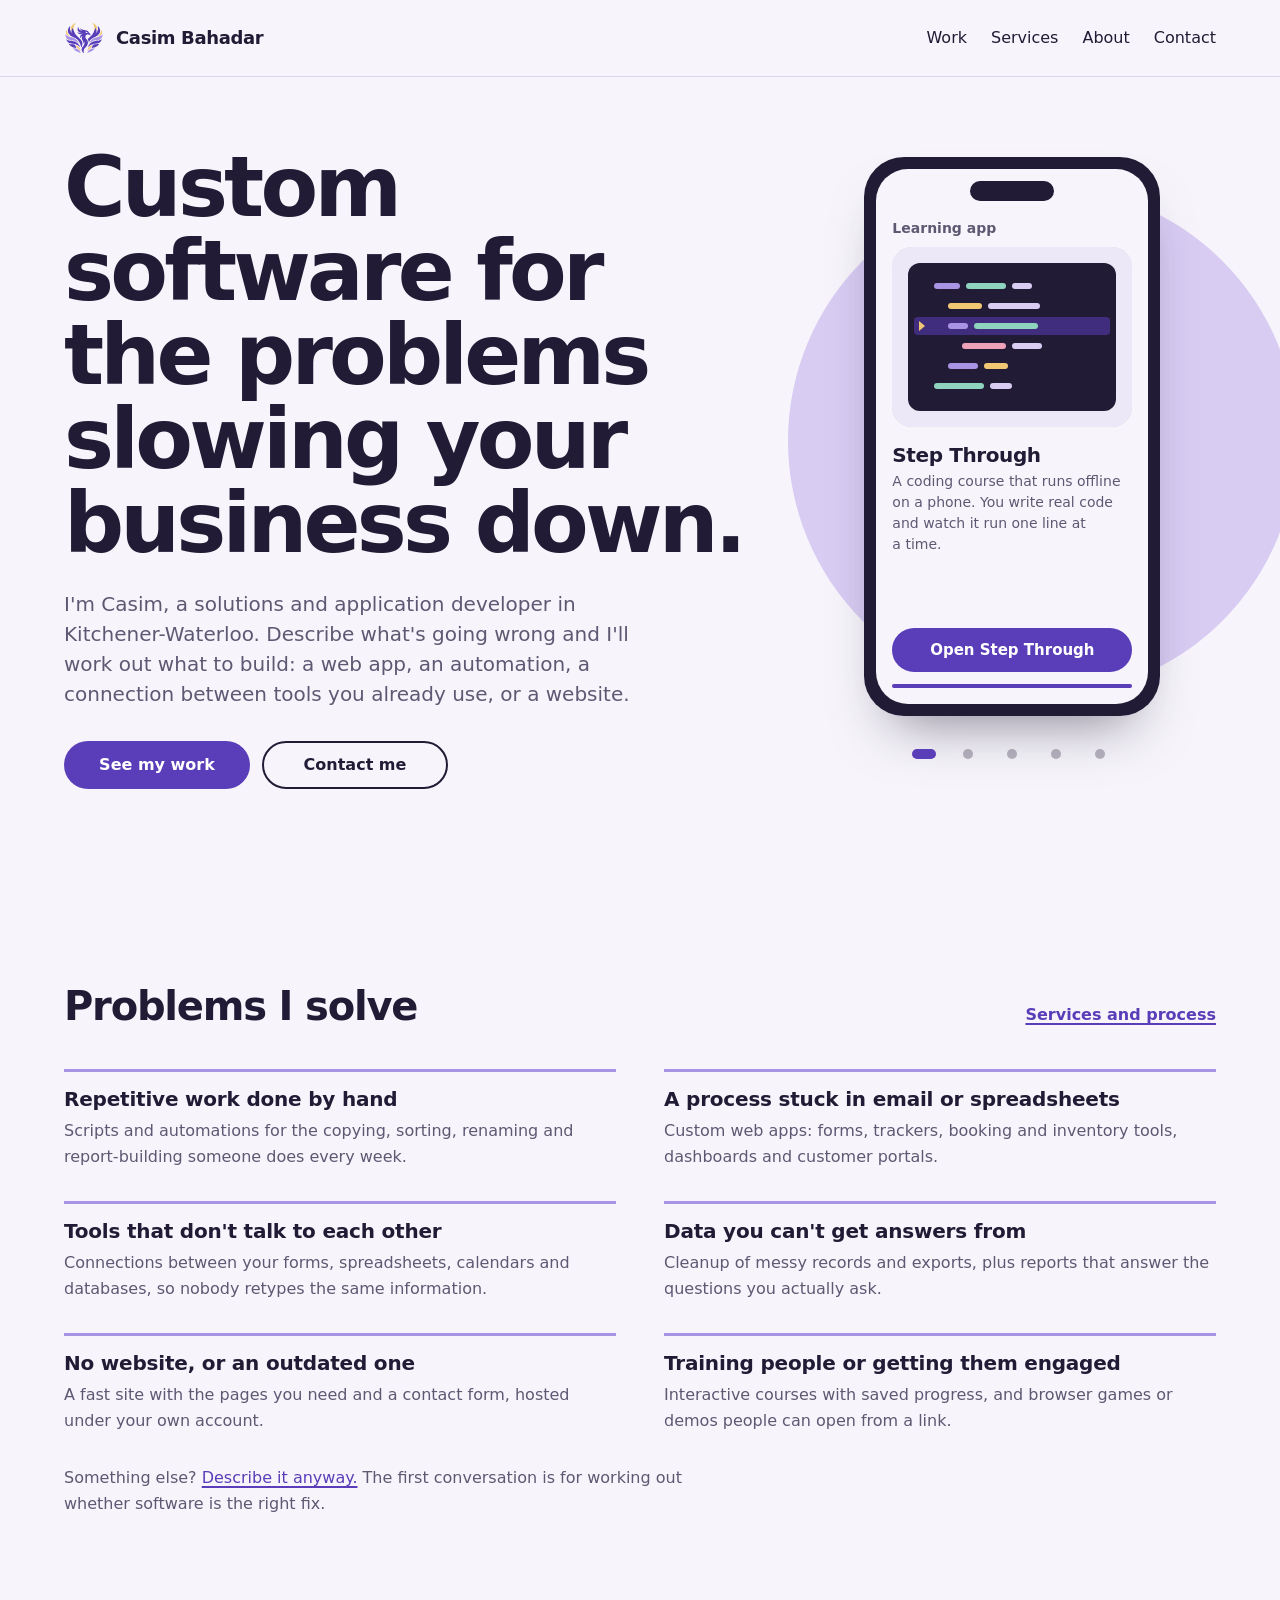
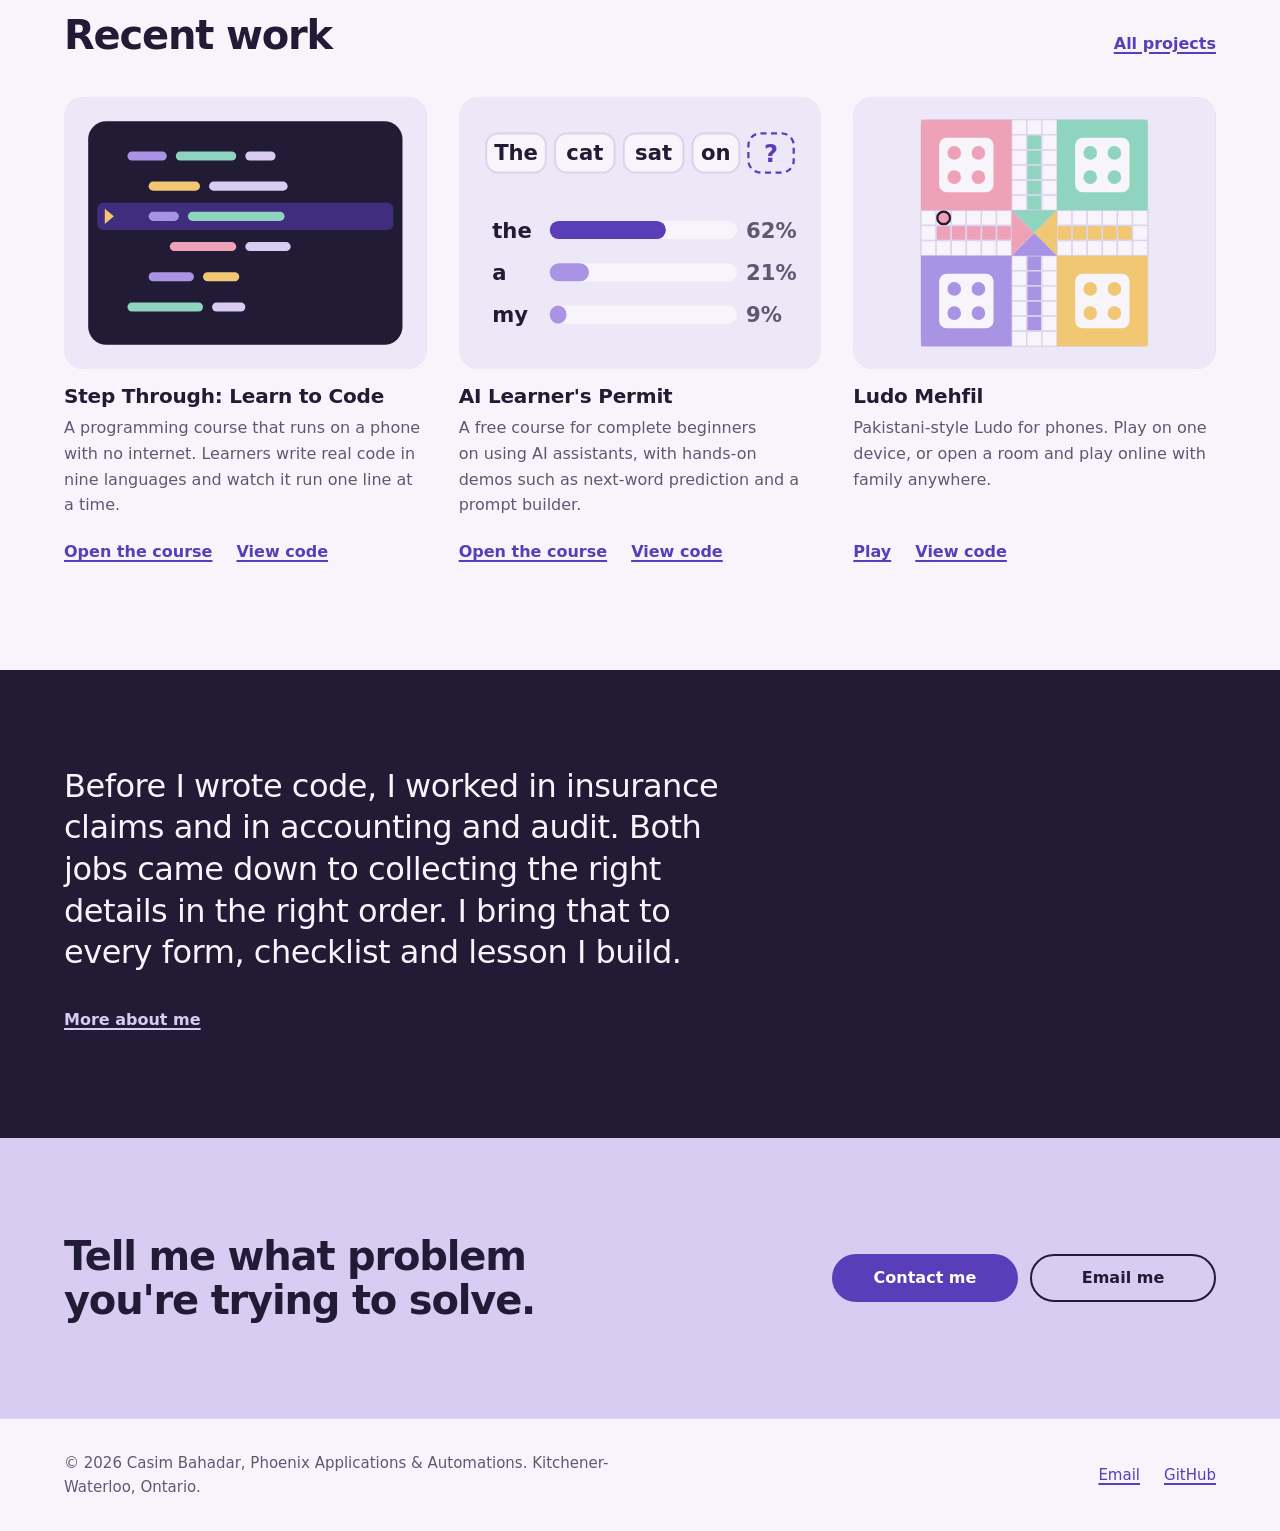
==== index.html @ c1d0b2a7 "Add files via upload" ====
<!doctype html>
<html lang="en">
<head>
<meta charset="utf-8">
<meta http-equiv="Content-Security-Policy" content="default-src 'self'; script-src 'self'; style-src 'self' 'unsafe-inline' https://fonts.googleapis.com; font-src https://fonts.gstatic.com; img-src 'self' data:; connect-src 'none'; object-src 'none'; base-uri 'none'; form-action 'none'">
<meta name="viewport" content="width=device-width, initial-scale=1, viewport-fit=cover">
<title>Casim Bahadar | Solutions Developer, Kitchener-Waterloo</title>
<meta name="description" content="Casim Bahadar is a solutions and application developer in Kitchener-Waterloo. He builds custom web apps, automations, integrations and websites around the problem you need solved.">
<meta name="theme-color" content="#F7F5FB">
<meta property="og:type" content="website">
<meta property="og:title" content="Casim Bahadar | Solutions Developer">
<meta property="og:description" content="Solutions and application developer in Kitchener-Waterloo. Custom web apps, automations, integrations, data cleanup and websites.">
<meta property="og:image" content="https://casimbahadar.github.io/og-image.png">
<meta name="twitter:card" content="summary_large_image">
<link rel="icon" href="favicon.svg" type="image/svg+xml">
<link rel="icon" href="favicon-32.png" sizes="32x32" type="image/png">
<link rel="apple-touch-icon" href="apple-touch-icon.png">
<link rel="preconnect" href="https://fonts.googleapis.com">
<link rel="preconnect" href="https://fonts.gstatic.com" crossorigin>
<link rel="stylesheet" href="https://fonts.googleapis.com/css2?family=Schibsted+Grotesk:ital,wght@0,400..900;1,400..900&display=swap">
<link rel="stylesheet" href="styles.css">
<script src="script.js" defer></script>
</head>
<body>
<a class="skip" href="#main">Skip to content</a>

<header class="site-header">
  <div class="wrap header-inner">
    <a class="wordmark" href="index.html"><img class="mark" src="favicon.svg" alt="" width="40" height="40">Casim Bahadar</a>
    <nav class="site-nav" aria-label="Main">
      <ul>
        <li class="nav-home"><a href="index.html" aria-current="page">Home</a></li>
        <li><a href="work.html">Work</a></li>
        <li><a href="services.html">Services</a></li>
        <li><a href="about.html">About</a></li>
        <li><a href="contact.html">Contact</a></li>
      </ul>
    </nav>
  </div>
</header>

<main id="main">
  <section class="hero">
    <div class="wrap hero-grid">
      <div>
        <h1 class="display reveal" style="--i:0">Custom software for the problems slowing your business down.</h1>
        <p class="lede reveal" style="--i:1">I'm Casim, a solutions and application developer in Kitchener-Waterloo. Describe what's going wrong and I'll work out what to build: a web app, an automation, a connection between tools you already use, or a website.</p>
        <div class="actions reveal" style="--i:2">
          <a class="btn btn-primary" href="work.html">See my work</a>
          <a class="btn btn-quiet" href="contact.html">Contact me</a>
        </div>
      </div>

      <div class="hero-visual reveal" style="--i:3">
        <div class="phone" data-phone role="region" aria-roledescription="carousel" aria-label="Project previews">
          <div class="phone-screen">
            <div class="ps-body" aria-live="off">
              <p class="ps-meta">Learning app</p>
              <div class="ps-scene scene-wrap" data-scene="step-through"></div>
              <p class="ps-title">Step Through</p>
              <p class="ps-text">A coding course that runs offline on a phone. You write real code and watch it run one line at a time.</p>
            </div>
            <a class="btn btn-primary btn-small ps-link" href="https://casimbahadar.github.io/step-through/">Open Step Through</a>
            <div class="ps-progress" aria-hidden="true"><span></span></div>
          </div>
        </div>
        <div class="phone-dots" data-phone-dots role="group" aria-label="Choose a project to preview"></div>
      </div>
    </div>
  </section>

  <section class="section" aria-labelledby="build-heading">
    <div class="wrap">
      <div class="section-head">
        <h2 id="build-heading">Problems I solve</h2>
        <a class="more-link" href="services.html">Services and process</a>
      </div>
      <ul class="offer-list">
        <li class="offer">
          <h3><a href="services.html#automation">Repetitive work done by hand</a></h3>
          <p>Scripts and automations for the copying, sorting, renaming and report-building someone does every week.</p>
        </li>
        <li class="offer">
          <h3><a href="services.html#apps">A process stuck in email or spreadsheets</a></h3>
          <p>Custom web apps: forms, trackers, booking and inventory tools, dashboards and customer portals.</p>
        </li>
        <li class="offer">
          <h3><a href="services.html#integrations">Tools that don't talk to each other</a></h3>
          <p>Connections between your forms, spreadsheets, calendars and databases, so nobody retypes the same information.</p>
        </li>
        <li class="offer">
          <h3><a href="services.html#data">Data you can't get answers from</a></h3>
          <p>Cleanup of messy records and exports, plus reports that answer the questions you actually ask.</p>
        </li>
        <li class="offer">
          <h3><a href="services.html#websites">No website, or an outdated one</a></h3>
          <p>A fast site with the pages you need and a contact form, hosted under your own account.</p>
        </li>
        <li class="offer">
          <h3><a href="services.html#learning">Training people or getting them engaged</a></h3>
          <p>Interactive courses with saved progress, and browser games or demos people can open from a link.</p>
        </li>
      </ul>
      <p class="more-note">Something else? <a href="contact.html">Describe it anyway.</a> The first conversation is for working out whether software is the right fix.</p>
    </div>
  </section>

  <section class="section pt-0" aria-labelledby="recent-heading">
    <div class="wrap">
      <div class="section-head">
        <h2 id="recent-heading">Recent work</h2>
        <a class="more-link" href="work.html">All projects</a>
      </div>
      <div class="projects projects--three">
        <article class="project">
          <div class="scene-wrap" data-scene="step-through"></div>
          <h3>Step Through: Learn to Code</h3>
          <p>A programming course that runs on a phone with no internet. Learners write real code in nine languages and watch it run one line at a time.</p>
          <div class="project-links"><a href="https://casimbahadar.github.io/step-through/">Open the course</a><a href="https://github.com/casimbahadar/step-through">View code</a></div>
        </article>
        <article class="project">
          <div class="scene-wrap" data-scene="ai-learners"></div>
          <h3>AI Learner's Permit</h3>
          <p>A free course for complete beginners on using AI assistants, with hands-on demos such as next-word prediction and a prompt builder.</p>
          <div class="project-links"><a href="https://casimbahadar.github.io/ai-learners/">Open the course</a><a href="https://github.com/casimbahadar/ai-learners">View code</a></div>
        </article>
        <article class="project">
          <div class="scene-wrap" data-scene="ludo"></div>
          <h3>Ludo Mehfil</h3>
          <p>Pakistani-style Ludo for phones. Play on one device, or open a room and play online with family anywhere.</p>
          <div class="project-links"><a href="https://casimbahadar.github.io/Ludo-Mehfil/">Play</a><a href="https://github.com/casimbahadar/Ludo-Mehfil">View code</a></div>
        </article>
      </div>
    </div>
  </section>

  <section class="section band" aria-labelledby="background-heading">
    <div class="wrap">
      <h2 id="background-heading" class="visually-hidden">Background</h2>
      <p class="statement">Before I wrote code, I worked in insurance claims and in accounting and audit. Both jobs came down to collecting the right details in the right order. I bring that to every form, checklist and lesson I build.</p>
      <a class="more-link" href="about.html">More about me</a>
    </div>
  </section>

  <section class="section cta-band" aria-labelledby="cta-heading">
    <div class="wrap">
      <h2 id="cta-heading">Tell me what problem you're trying to solve.</h2>
      <div class="actions">
        <a class="btn btn-primary" href="contact.html">Contact me</a>
        <a class="btn btn-quiet" data-email href="contact.html">Email me</a>
      </div>
    </div>
  </section>
</main>

<footer class="site-footer">
  <div class="wrap footer-inner">
    <p>&copy; <span data-year>2026</span> Casim Bahadar, Phoenix Applications &amp; Automations. Kitchener-Waterloo, Ontario.</p>
    <ul class="footer-links">
      <li><a data-email href="contact.html">Email</a></li>
      <li><a href="https://github.com/casimbahadar">GitHub</a></li>
      <li data-linkedin hidden><a href="#">LinkedIn</a></li>
    </ul>
  </div>
</footer>
</body>
</html>
---- styles.css ----
/* Casim Bahadar, portfolio styles.
   Mobile-first: base rules target phones, min-width queries widen.
   Spacing sits on a 4px scale (tokens --s1 to --s9); radii use --r-* tokens. */

:root {
  --paper: #F7F5FB;
  --mist: #EDE8F7;
  --lav: #D8CCF3;
  --lav2: #A993E4;
  --violet: #5A3DB8;
  --violet-deep: #432C93;
  --ink: #221B35;
  --ink-2: #312848;
  --slate: #5F5873;
  --line: #DDD5EE;
  --field: #CFC5E6;
  --mint: #8ED4BF;
  --sun: #F2C774;
  --rose: #EDA2B7;
  --error: #A32A3C;

  --s1: 0.25rem; --s2: 0.5rem; --s3: 0.75rem; --s4: 1rem; --s5: 1.5rem;
  --s6: 2rem; --s7: 3rem; --s8: 4rem; --s9: 6rem;
  --r-xs: 4px; --r-md: 12px; --r-lg: 20px; --r-pill: 999px;
  --r-device: 40px; --r-screen: 32px;

  --font: "Schibsted Grotesk", ui-sans-serif, system-ui, -apple-system, "Segoe UI", Roboto, "Helvetica Neue", Arial, sans-serif;
  --wrap: 72rem;
  --gutter: 1.25rem;
  --tap: 2.75rem;
  color-scheme: light;
}
@media (min-width: 48rem) { :root { --gutter: 2rem; } }
@media (min-width: 64rem) { :root { --gutter: 3rem; } }
@media (min-width: 96rem) { :root { --wrap: 82rem; } }

@view-transition { navigation: auto; }
::view-transition-old(root),
::view-transition-new(root) { animation-duration: 0.2s; }

*, *::before, *::after { box-sizing: border-box; }

html {
  -webkit-text-size-adjust: 100%;
  scroll-padding-top: calc(env(safe-area-inset-top, 0px) + var(--s9));
}

body {
  margin: 0;
  background: var(--paper);
  color: var(--ink);
  font-family: var(--font);
  font-size: 1rem;
  line-height: 1.6;
  padding-left: env(safe-area-inset-left, 0px);
  padding-right: env(safe-area-inset-right, 0px);
  padding-bottom: calc(var(--s8) + var(--s3) + env(safe-area-inset-bottom, 0px));
  -webkit-font-smoothing: antialiased;
}
@media (min-width: 48rem) { body { padding-bottom: env(safe-area-inset-bottom, 0px); } }

img, svg { max-width: 100%; }

h1, h2, h3 {
  margin: 0 0 var(--s4);
  font-weight: 800;
  line-height: 1.1;
  letter-spacing: -0.02em;
  text-wrap: balance;
}
h2 { font-size: 1.75rem; letter-spacing: -0.03em; }
h3 { font-size: 1.25rem; font-weight: 700; letter-spacing: -0.01em; margin-bottom: var(--s2); }
@media (min-width: 48rem) { h2 { font-size: 2.25rem; } }
@media (min-width: 64rem) { h2 { font-size: 2.5rem; } }
p { margin: 0 0 var(--s4); max-width: 66ch; text-wrap: pretty; }

a {
  color: var(--violet);
  text-decoration-thickness: 1.5px;
  text-underline-offset: 0.2em;
}
@media (hover: hover) { a:hover { color: var(--violet-deep); } }

:focus-visible {
  outline: 3px solid var(--violet);
  outline-offset: 3px;
  border-radius: var(--r-xs);
}

.wrap {
  width: 100%;
  max-width: calc(var(--wrap) + var(--gutter) * 2);
  margin-inline: auto;
  padding-inline: var(--gutter);
}

.skip {
  position: absolute;
  left: var(--s4);
  top: -4rem;
  z-index: 100;
  padding: var(--s3) var(--s4);
  border-radius: var(--r-pill);
  background: var(--ink);
  color: var(--paper);
}
.skip:focus { top: calc(env(safe-area-inset-top, 0px) + var(--s3)); color: var(--paper); }

/* Header and navigation.
   Phones: the wordmark scrolls away and the menu is a bar pinned to the bottom.
   48rem and up: one sticky row at the top. */

.site-header {
  view-transition-name: site-header;
  position: relative;
  z-index: 30;
  padding-top: env(safe-area-inset-top, 0px);
  border-bottom: 1px solid var(--line);
  background: var(--paper);
}
.header-inner {
  display: flex;
  align-items: center;
  justify-content: space-between;
  gap: var(--s3) var(--s6);
  padding-block: var(--s4);
}
.wordmark {
  display: inline-flex;
  align-items: center;
  gap: var(--s3);
  min-height: var(--tap);
  color: var(--ink);
  font-weight: 800;
  font-size: 1.125rem;
  letter-spacing: -0.02em;
  text-decoration: none;
}
.wordmark:hover { color: var(--ink); }
.mark {
  display: block;
  width: 2.5rem;
  height: 2.5rem;
}

.site-nav {
  position: fixed;
  z-index: 30;
  left: 0;
  right: 0;
  bottom: 0;
  padding: var(--s2) max(var(--s2), env(safe-area-inset-right, 0px)) calc(var(--s2) + env(safe-area-inset-bottom, 0px)) max(var(--s2), env(safe-area-inset-left, 0px));
  border-top: 1px solid var(--line);
  background: color-mix(in srgb, var(--paper) 92%, transparent);
  -webkit-backdrop-filter: blur(12px);
  backdrop-filter: blur(12px);
}
.site-nav ul {
  display: grid;
  grid-template-columns: repeat(5, minmax(0, 1fr));
  gap: var(--s1);
  margin: 0;
  padding: 0;
  list-style: none;
}
.site-nav a {
  display: flex;
  align-items: center;
  justify-content: center;
  min-height: var(--tap);
  padding: 0 var(--s1);
  border-radius: var(--r-pill);
  color: var(--ink);
  font-size: 0.875rem;
  font-weight: 600;
  text-decoration: none;
}
.site-nav a[aria-current="page"] { background: var(--lav); color: var(--violet-deep); }

@media (min-width: 48rem) {
  .site-header {
    position: sticky;
    top: 0;
    background: color-mix(in srgb, var(--paper) 90%, transparent);
    -webkit-backdrop-filter: blur(12px);
    backdrop-filter: blur(12px);
  }
  .site-nav {
    position: static;
    padding: 0;
    border-top: 0;
    background: none;
    -webkit-backdrop-filter: none;
    backdrop-filter: none;
  }
  .site-nav ul { display: flex; gap: var(--s5); }
  .nav-home { display: none; }
  .site-nav a {
    padding: 0;
    border-radius: 0;
    font-size: 1rem;
    font-weight: 500;
  }
  .site-nav a[aria-current="page"] {
    background: none;
    color: var(--ink);
    text-decoration: underline;
    text-decoration-color: var(--violet);
    text-decoration-thickness: 2px;
    text-underline-offset: 0.45em;
  }
}
@media (min-width: 48rem) and (hover: hover) {
  .site-nav a:hover { text-decoration: underline; text-decoration-color: var(--lav2); }
}

/* Buttons: one system. Groups share equal widths. */

.btn {
  display: inline-flex;
  align-items: center;
  justify-content: center;
  min-height: 3rem;
  padding: var(--s3) var(--s5);
  border: 2px solid transparent;
  border-radius: var(--r-pill);
  font: inherit;
  font-weight: 650;
  line-height: 1.2;
  text-align: center;
  text-decoration: none;
  cursor: pointer;
  transition: background-color 0.15s, color 0.15s, border-color 0.15s;
}
.btn-primary { background: var(--violet); color: #fff; }
.btn-quiet { border-color: var(--ink); color: var(--ink); background: transparent; }
.btn-small { min-height: var(--tap); padding: var(--s2) var(--s4); font-size: 0.9375rem; }
@media (hover: hover) {
  .btn-primary:hover { background: var(--violet-deep); color: #fff; }
  .btn-quiet:hover { background: var(--ink); color: var(--paper); }
}

.actions {
  display: grid;
  grid-template-columns: repeat(2, minmax(0, 1fr));
  gap: var(--s3);
  max-width: 24rem;
  margin-top: var(--s6);
}

/* Hero */

.hero {
  position: relative;
  overflow: hidden;
  padding-block: var(--s7) var(--s8);
}
@media (min-width: 48rem) { .hero { padding-block: var(--s8) var(--s9); } }
.hero-grid { display: grid; gap: var(--s7); align-items: center; }
@media (min-width: 60rem) {
  .hero-grid { grid-template-columns: minmax(0, 1.4fr) minmax(0, 0.8fr); gap: var(--s6); }
}
.display {
  max-width: 15ch;
  margin-bottom: var(--s5);
  font-size: 2.625rem;
  font-weight: 850;
  line-height: 1;
  letter-spacing: -0.045em;
}
@media (min-width: 30rem) { .display { font-size: 3.25rem; } }
@media (min-width: 48rem) { .display { font-size: 4.25rem; } }
@media (min-width: 80rem) { .display { font-size: 5.25rem; } }
.lede {
  max-width: 46ch;
  color: var(--slate);
  font-size: 1.125rem;
  line-height: 1.5;
}
@media (min-width: 48rem) { .lede { font-size: 1.25rem; } }

.hero-visual {
  position: relative;
  display: flex;
  flex-direction: column;
  align-items: center;
  padding-block: var(--s4);
}
.hero-visual::before {
  content: "";
  position: absolute;
  z-index: 0;
  top: 46%;
  left: 50%;
  width: min(36rem, 125%);
  aspect-ratio: 1;
  border-radius: 50%;
  background: var(--lav);
  transform: translate(-50%, -50%);
}
@media (min-width: 60rem) { .hero-visual::before { transform: translate(-44%, -50%); } }

.phone {
  position: relative;
  z-index: 1;
  width: min(18.5rem, 80vw);
  aspect-ratio: 9 / 17;
  padding: var(--s3);
  border-radius: var(--r-device);
  background: var(--ink);
  box-shadow: 0 2rem 3.5rem -1.75rem rgba(34, 27, 53, 0.55);
}
.phone-screen {
  position: relative;
  display: flex;
  flex-direction: column;
  height: 100%;
  padding: var(--s7) var(--s4) var(--s4);
  border-radius: var(--r-screen);
  background: var(--paper);
  overflow: hidden;
}
.phone-screen::before {
  content: "";
  position: absolute;
  top: var(--s3);
  left: 50%;
  width: 5.25rem;
  height: 1.25rem;
  border-radius: var(--r-pill);
  background: var(--ink);
  transform: translateX(-50%);
}
.ps-body { transition: opacity 0.2s ease, transform 0.2s ease; }
.phone-screen.is-swapping .ps-body { opacity: 0; transform: translateY(8px); }
.ps-meta { margin: 0 0 var(--s2); font-size: 0.875rem; font-weight: 600; color: var(--slate); }
.ps-title { margin: var(--s4) 0 var(--s1); font-size: 1.25rem; font-weight: 800; letter-spacing: -0.02em; line-height: 1.2; }
.ps-text { margin: 0; font-size: 0.875rem; line-height: 1.5; color: var(--slate); }
.ps-link { margin-top: auto; width: 100%; }
.ps-progress {
  height: 4px;
  margin-top: var(--s3);
  border-radius: var(--r-pill);
  background: var(--line);
  overflow: hidden;
}
.ps-progress span {
  display: block;
  height: 100%;
  background: var(--violet);
  transform: scaleX(0);
  transform-origin: left center;
}
.ps-progress.is-running span { animation: progress var(--dur, 6s) linear forwards; }
@keyframes progress { to { transform: scaleX(1); } }

.phone-dots {
  position: relative;
  z-index: 1;
  display: flex;
  justify-content: center;
  margin-top: var(--s4);
}
.phone-dots button {
  display: grid;
  place-items: center;
  width: var(--tap);
  height: var(--tap);
  padding: 0;
  border: 0;
  background: none;
  cursor: pointer;
}
.phone-dots button::before {
  content: "";
  width: 10px;
  height: 10px;
  border-radius: var(--r-pill);
  background: var(--ink);
  opacity: 0.3;
  transition: width 0.2s, opacity 0.2s;
}
.phone-dots button[aria-pressed="true"]::before { width: 24px; opacity: 1; background: var(--violet); }

/* One orchestrated entrance, home hero only. Content stays visible if it never runs. */
.reveal { animation: rise 0.7s cubic-bezier(0.2, 0.7, 0.2, 1) both; animation-delay: calc(var(--i, 0) * 100ms); }
@keyframes rise { from { opacity: 0; transform: translateY(16px); } }

/* Sections */

.section { padding-block: var(--s8); }
@media (min-width: 48rem) { .section { padding-block: var(--s9); } }
.section-head {
  display: flex;
  flex-wrap: wrap;
  align-items: baseline;
  justify-content: space-between;
  gap: var(--s2) var(--s5);
  margin-bottom: var(--s6);
}
.section-head h2 { margin: 0; }
.more-link { display: inline-flex; align-items: center; min-height: var(--tap); font-weight: 650; }
.more-note { margin: var(--s6) 0 0; color: var(--slate); }

.page-intro { padding-block: var(--s7) var(--s5); }
@media (min-width: 48rem) { .page-intro { padding-block: var(--s8) var(--s6); } }
.title {
  margin-bottom: var(--s5);
  font-size: 2.5rem;
  font-weight: 850;
  line-height: 1;
  letter-spacing: -0.045em;
}
@media (min-width: 48rem) { .title { font-size: 3.5rem; } }
@media (min-width: 64rem) { .title { font-size: 4.25rem; } }

/* "On this page" links */
.jump { margin-top: var(--s6); }
.jump ul {
  display: flex;
  gap: var(--s2);
  margin: 0;
  flex-wrap: wrap;
  padding: 0;
  list-style: none;
}
.jump a {
  display: inline-flex;
  align-items: center;
  min-height: var(--tap);
  padding: 0 var(--s4);
  border: 1.5px solid var(--lav2);
  border-radius: var(--r-pill);
  color: var(--ink);
  font-size: 0.9375rem;
  font-weight: 600;
  text-decoration: none;
}
@media (hover: hover) { .jump a:hover { background: var(--lav); color: var(--ink); } }

/* Problems I solve */

.offer-list {
  display: grid;
  gap: var(--s6) var(--s7);
  margin: 0;
  padding: 0;
  list-style: none;
}
@media (min-width: 44rem) { .offer-list { grid-template-columns: repeat(2, minmax(0, 1fr)); } }
.offer { padding-top: var(--s4); border-top: 3px solid var(--lav2); }
.offer h3 a { color: inherit; text-decoration: none; }
@media (hover: hover) { .offer h3 a:hover { text-decoration: underline; text-decoration-color: var(--violet); } }
.offer p { margin: 0; color: var(--slate); }

/* Projects */

.projects { display: grid; gap: var(--s7) var(--s6); }
@media (min-width: 44rem) { .projects { grid-template-columns: repeat(2, minmax(0, 1fr)); } }
@media (min-width: 64rem) { .projects.projects--three { grid-template-columns: repeat(3, minmax(0, 1fr)); } }
@media (min-width: 80rem) { .projects.projects--games { grid-template-columns: repeat(3, minmax(0, 1fr)); } }

.project { display: flex; flex-direction: column; }
.project h3 { margin: var(--s4) 0 var(--s2); }
.project p { margin: 0 0 var(--s3); color: var(--slate); }
.project-links { display: flex; flex-wrap: wrap; gap: 0 var(--s5); margin-top: auto; font-weight: 650; }
.project-links a { display: inline-flex; align-items: center; min-height: var(--tap); }

@media (min-width: 64rem) {
  .project--wide {
    grid-column: 1 / -1;
    display: grid;
    grid-template-columns: minmax(0, 1.15fr) minmax(0, 1fr);
    gap: var(--s7);
    align-items: center;
  }
  .project--wide h3 { margin-top: 0; font-size: 1.75rem; letter-spacing: -0.025em; }
}

.facts { margin: 0 0 var(--s4); padding: 0; list-style: none; font-size: 0.9375rem; }
.facts li { position: relative; padding-left: var(--s4); }
.facts li + li { margin-top: var(--s1); }
.facts li::before {
  content: "";
  position: absolute;
  left: 0;
  top: 0.6em;
  width: 7px;
  height: 7px;
  border-radius: 2px;
  background: var(--lav2);
}

.group + .group { margin-top: var(--s8); }
@media (min-width: 48rem) { .group + .group { margin-top: var(--s9); } }
.group-head { margin-bottom: var(--s6); }
.group-head h2 { margin-bottom: var(--s2); }
.group-head p { color: var(--slate); margin: 0; }

/* Scenes: small code-drawn illustrations of each project */

.scene-wrap {
  aspect-ratio: 4 / 3;
  border-radius: var(--r-lg);
  overflow: hidden;
  background: var(--mist);
  box-shadow: inset 0 0 0 1px var(--line);
}
.scene-wrap svg { display: block; width: 100%; height: 100%; }

.f-paper { fill: var(--paper); }
.f-mist { fill: var(--mist); }
.f-lav { fill: var(--lav); }
.f-lav2 { fill: var(--lav2); }
.f-violet { fill: var(--violet); }
.f-ink { fill: var(--ink); }
.f-ink2 { fill: var(--ink-2); }
.f-mint { fill: var(--mint); }
.f-sun { fill: var(--sun); }
.f-rose { fill: var(--rose); }
.f-line { fill: var(--line); }
.f-soft { fill: var(--violet); opacity: 0.55; }
.f-mint-soft { fill: var(--mint); opacity: 0.55; }
.f-rose-soft { fill: var(--rose); opacity: 0.45; }
.s-line { stroke: var(--line); stroke-width: 1; }
.s-ink { stroke: var(--ink); stroke-width: 1.5; }
.s-lav2 { stroke: var(--lav2); stroke-width: 2; }
.s-violet { fill: none; stroke: var(--violet); stroke-width: 2; }
.s-route { fill: none; stroke: var(--violet); stroke-width: 3; stroke-linecap: round; stroke-linejoin: round; }
.s-road { fill: none; stroke: var(--lav); stroke-width: 8; stroke-linecap: round; }
.s-grid { stroke: var(--line); stroke-width: 1.5; }
.node { fill: var(--paper); stroke: var(--violet); stroke-width: 2; }
.chip { fill: var(--paper); stroke: var(--line); stroke-width: 1.5; }
.chip-q { fill: none; stroke: var(--violet); stroke-width: 1.5; stroke-dasharray: 4 3; }
.cell-hi { fill: var(--lav); fill-opacity: 0.7; stroke: var(--violet); stroke-width: 2; stroke-dasharray: 5 4; }
.svg-text { font-family: var(--font); font-size: 14px; font-weight: 650; fill: var(--ink); }
.svg-muted { font-family: var(--font); font-size: 14px; font-weight: 600; fill: var(--slate); }
.svg-violet { font-family: var(--font); font-size: 16px; font-weight: 800; fill: var(--violet); }

/* Poster frame is the element's base style. Motion starts only while .is-playing. */
.a-fall { transform: translateY(var(--y)); }
.a-step { transform: translateY(40px); }
.a-sweep { transform: translateX(90px); }
.a-bar, .a-pop, .a-pulse { transform-box: fill-box; transform-origin: center; }
.a-grow { transform-box: fill-box; transform-origin: left center; }
.a-draw { stroke-dasharray: 1; stroke-dashoffset: 0; }
.a-pulse { transform: scale(1.7); opacity: 0.35; }
.a-spin { transform-box: view-box; transform-origin: 120px 90px; transform: rotate(135deg); }

.is-playing .a-fall { animation: fall 2.4s linear var(--d) infinite; }
.is-playing .a-step { animation: step 4.8s steps(6) infinite; }
.is-playing .a-sweep { animation: sweep 3.2s linear infinite; }
.is-playing .a-bar { animation: bar 0.9s ease-in-out var(--d) infinite alternate; }
.is-playing .a-pop { animation: pop 5s ease var(--d, 0s) infinite both; }
.is-playing .a-grow { animation: grow 5s ease var(--d, 0s) infinite both; }
.is-playing .a-draw { animation: draw 5s ease-in-out infinite; }
.is-playing .a-pulse { animation: pulse 2s ease-out infinite; }
.is-playing .a-hop { animation: hop 3s ease-in-out infinite; }
.is-playing .a-march { animation: march 4s ease-in-out infinite; }
.is-playing .a-spin { animation: spin 4s steps(8) infinite; }
.is-playing .a-seat { animation: seat 4s linear var(--d) infinite; }

@keyframes fall { from { transform: translateY(-12px); } to { transform: translateY(196px); } }
@keyframes step { from { transform: translateY(0); } to { transform: translateY(120px); } }
@keyframes sweep { from { transform: translateX(0); } to { transform: translateX(180px); } }
@keyframes bar { from { transform: scaleY(0.25); } to { transform: scaleY(1); } }
@keyframes pop {
  0% { opacity: 0; transform: scale(0.6); }
  10%, 85% { opacity: 1; transform: scale(1); }
  100% { opacity: 0; transform: scale(1); }
}
@keyframes grow {
  0%, 20% { transform: scaleX(0); }
  45%, 85% { transform: scaleX(1); }
  100% { transform: scaleX(0); }
}
@keyframes draw { 0% { stroke-dashoffset: 1; } 55%, 100% { stroke-dashoffset: 0; } }
@keyframes pulse { from { transform: scale(0.5); opacity: 0.9; } to { transform: scale(2.6); opacity: 0; } }
@keyframes hop {
  0%, 10% { transform: translate(0, 0); }
  17% { transform: translate(5px, -6px); }
  24%, 34% { transform: translate(10px, 0); }
  41% { transform: translate(15px, -6px); }
  48%, 58% { transform: translate(20px, 0); }
  65% { transform: translate(25px, -6px); }
  72%, 90% { transform: translate(30px, 0); }
  100% { transform: translate(0, 0); }
}
@keyframes march {
  0%, 15% { transform: translateX(0); }
  30% { transform: translateX(24px); }
  45% { transform: translateX(48px); }
  60%, 85% { transform: translateX(72px); }
  100% { transform: translateX(0); }
}
@keyframes spin { from { transform: rotate(0deg); } to { transform: rotate(360deg); } }
@keyframes seat { 0% { fill: var(--sun); } 12%, 100% { fill: var(--lav2); } }


/* Background band */

.band { background: var(--ink); color: var(--paper); }
.band a { color: var(--lav); }
@media (hover: hover) { .band a:hover { color: #fff; } }
.statement {
  max-width: 34ch;
  margin-bottom: var(--s5);
  font-size: 1.375rem;
  font-weight: 500;
  line-height: 1.35;
  letter-spacing: -0.015em;
}
@media (min-width: 48rem) { .statement { font-size: 2rem; line-height: 1.3; } }

/* Contact band */

.cta-band { background: var(--lav); }
.cta-band .wrap {
  display: flex;
  flex-wrap: wrap;
  align-items: center;
  justify-content: space-between;
  gap: var(--s5) var(--s7);
}
.cta-band h2 { max-width: 20ch; margin: 0; }
.cta-band .actions { margin-top: 0; flex: 1 1 18rem; }
@media (min-width: 48rem) { .cta-band .actions { flex: 0 1 24rem; } }
@media (hover: hover) { .cta-band .btn-quiet:hover { color: var(--lav); } }

/* Services page */

.service {
  display: grid;
  gap: var(--s5) var(--s7);
  padding-block: var(--s7);
  border-top: 1px solid var(--line);
}
.service:last-child { border-bottom: 1px solid var(--line); }
@media (min-width: 52rem) { .service { grid-template-columns: minmax(0, 1fr) minmax(0, 1fr); } }
.service h2 { margin-bottom: var(--s3); font-size: 1.5rem; }
@media (min-width: 48rem) { .service h2 { font-size: 2rem; } }
.service > div > p { color: var(--slate); }
.service dl { margin: 0; }
.service dt { font-weight: 700; }
.service dd { margin: 0 0 var(--s4); max-width: 52ch; color: var(--slate); }
.service dd:last-child { margin-bottom: 0; }

.steps {
  display: grid;
  gap: var(--s6) var(--s7);
  margin: 0;
  padding: 0;
  list-style: none;
  counter-reset: step;
}
@media (min-width: 52rem) { .steps { grid-template-columns: repeat(2, minmax(0, 1fr)); } }
.steps li {
  display: grid;
  grid-template-columns: 2.5rem 1fr;
  gap: var(--s1) var(--s4);
  counter-increment: step;
}
.steps li::before {
  content: counter(step);
  grid-row: span 2;
  display: grid;
  place-items: center;
  width: 2.5rem;
  height: 2.5rem;
  border-radius: 50%;
  background: var(--lav);
  color: var(--violet-deep);
  font-weight: 800;
}
.steps h3 { margin: var(--s2) 0 var(--s1); }
.steps p { margin: 0; color: var(--slate); }

.note {
  max-width: 44rem;
  padding: var(--s5);
  border-radius: var(--r-lg);
  background: var(--mist);
}
@media (min-width: 48rem) { .note { padding: var(--s6); } }
.note + .note { margin-top: var(--s5); }
.note h2 { margin-bottom: var(--s2); font-size: 1.375rem; }
.note p { margin: 0; color: var(--ink); }
.note p + p { margin-top: var(--s3); }

/* About page */

.two-col { display: grid; gap: var(--s7) var(--s8); }
@media (min-width: 56rem) { .two-col { grid-template-columns: minmax(0, 1.5fr) minmax(0, 1fr); } }
.prose p { font-size: 1.125rem; }
.prose h2 { margin-top: var(--s7); font-size: 1.5rem; }
.facts-card {
  align-self: start;
  padding: var(--s5);
  border-radius: var(--r-lg);
  background: var(--mist);
}
@media (min-width: 48rem) { .facts-card { padding: var(--s6); } }
.facts-card h2 { margin-bottom: var(--s4); font-size: 1.25rem; }
.facts-card dl { margin: 0; }
.facts-card dt { font-size: 0.9375rem; color: var(--slate); }
.facts-card dd { margin: 0 0 var(--s4); font-weight: 600; }
.facts-card dd:last-child { margin-bottom: 0; }

/* Contact page */

.field { margin-bottom: var(--s5); }
.field label { display: block; margin-bottom: var(--s2); font-weight: 650; }
.field .optional { font-weight: 400; color: var(--slate); }
.field .hint { margin: 0 0 var(--s2); font-size: 0.9375rem; color: var(--slate); }
input, select, textarea {
  width: 100%;
  min-height: 3rem;
  padding: var(--s3);
  border: 1.5px solid var(--field);
  border-radius: var(--r-md);
  background: #fff;
  color: var(--ink);
  font: inherit;
  font-size: 1rem;
}
textarea { min-height: 10rem; resize: vertical; }
input:focus, select:focus, textarea:focus { border-color: var(--violet); }
[aria-invalid="true"] { border-color: var(--error); }
.error { margin: var(--s2) 0 0; font-size: 0.9375rem; font-weight: 600; color: var(--error); }
.form-status { min-height: 1.6em; margin-top: var(--s4); font-weight: 600; }
form .btn { width: 100%; }
@media (min-width: 30rem) { form .btn { width: auto; min-width: 16rem; } }

.contact-aside { align-self: start; }
.contact-aside h2 { margin-bottom: var(--s4); font-size: 1.375rem; }
.contact-list { margin: 0; padding: 0; list-style: none; }
.contact-list li { padding-block: var(--s4); border-top: 1px solid var(--line); }
.contact-list li:last-child { border-bottom: 1px solid var(--line); }
.contact-list .label { display: block; font-size: 0.9375rem; color: var(--slate); }
.contact-list .value { font-weight: 650; overflow-wrap: anywhere; }
.copy-row { display: flex; flex-wrap: wrap; align-items: center; gap: var(--s2) var(--s4); }

/* Footer */

.site-footer { border-top: 1px solid var(--line); }
.footer-inner {
  display: flex;
  flex-wrap: wrap;
  align-items: center;
  justify-content: space-between;
  gap: var(--s2) var(--s6);
  padding-block: var(--s6);
  font-size: 0.9375rem;
  color: var(--slate);
}
.footer-inner p { margin: 0; }
.footer-links { display: flex; flex-wrap: wrap; gap: 0 var(--s5); margin: 0; padding: 0; list-style: none; }
.footer-links a { display: inline-flex; align-items: center; min-height: var(--tap); }

.visually-hidden {
  position: absolute !important;
  width: 1px; height: 1px;
  margin: -1px; padding: 0;
  overflow: hidden;
  clip: rect(0 0 0 0);
  white-space: nowrap;
  border: 0;
}

@media (prefers-reduced-motion: reduce) {
  @view-transition { navigation: none; }
  *, *::before, *::after {
    animation: none !important;
    transition: none !important;
    scroll-behavior: auto !important;
  }
}

/* Small spacing utilities, all on the scale */
.pt-0 { padding-top: 0; }
.pb-0 { padding-bottom: 0; }
.pt-4 { padding-top: var(--s4); }
.mb-6 { margin-bottom: var(--s6); }
.mt-8 { margin-top: var(--s8); }
.portrait { border-radius: var(--r-lg); margin-bottom: var(--s6); }
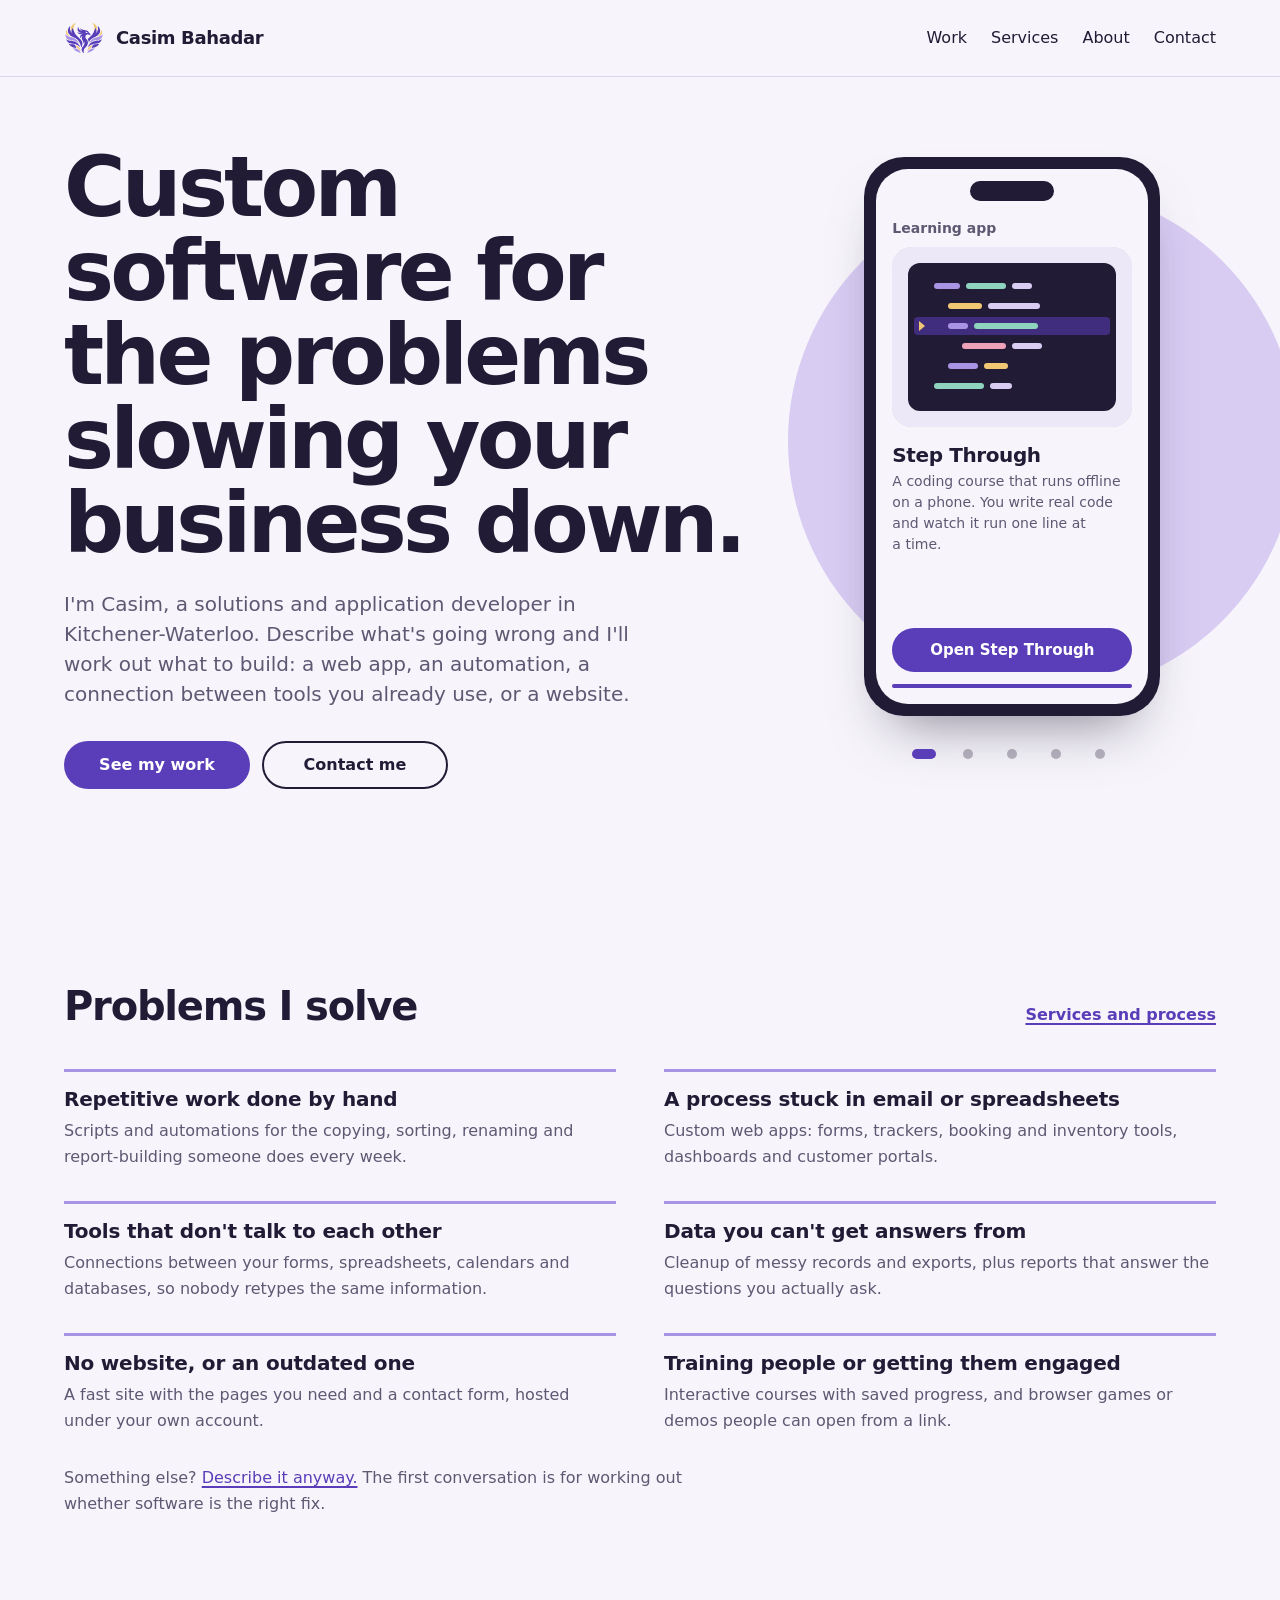
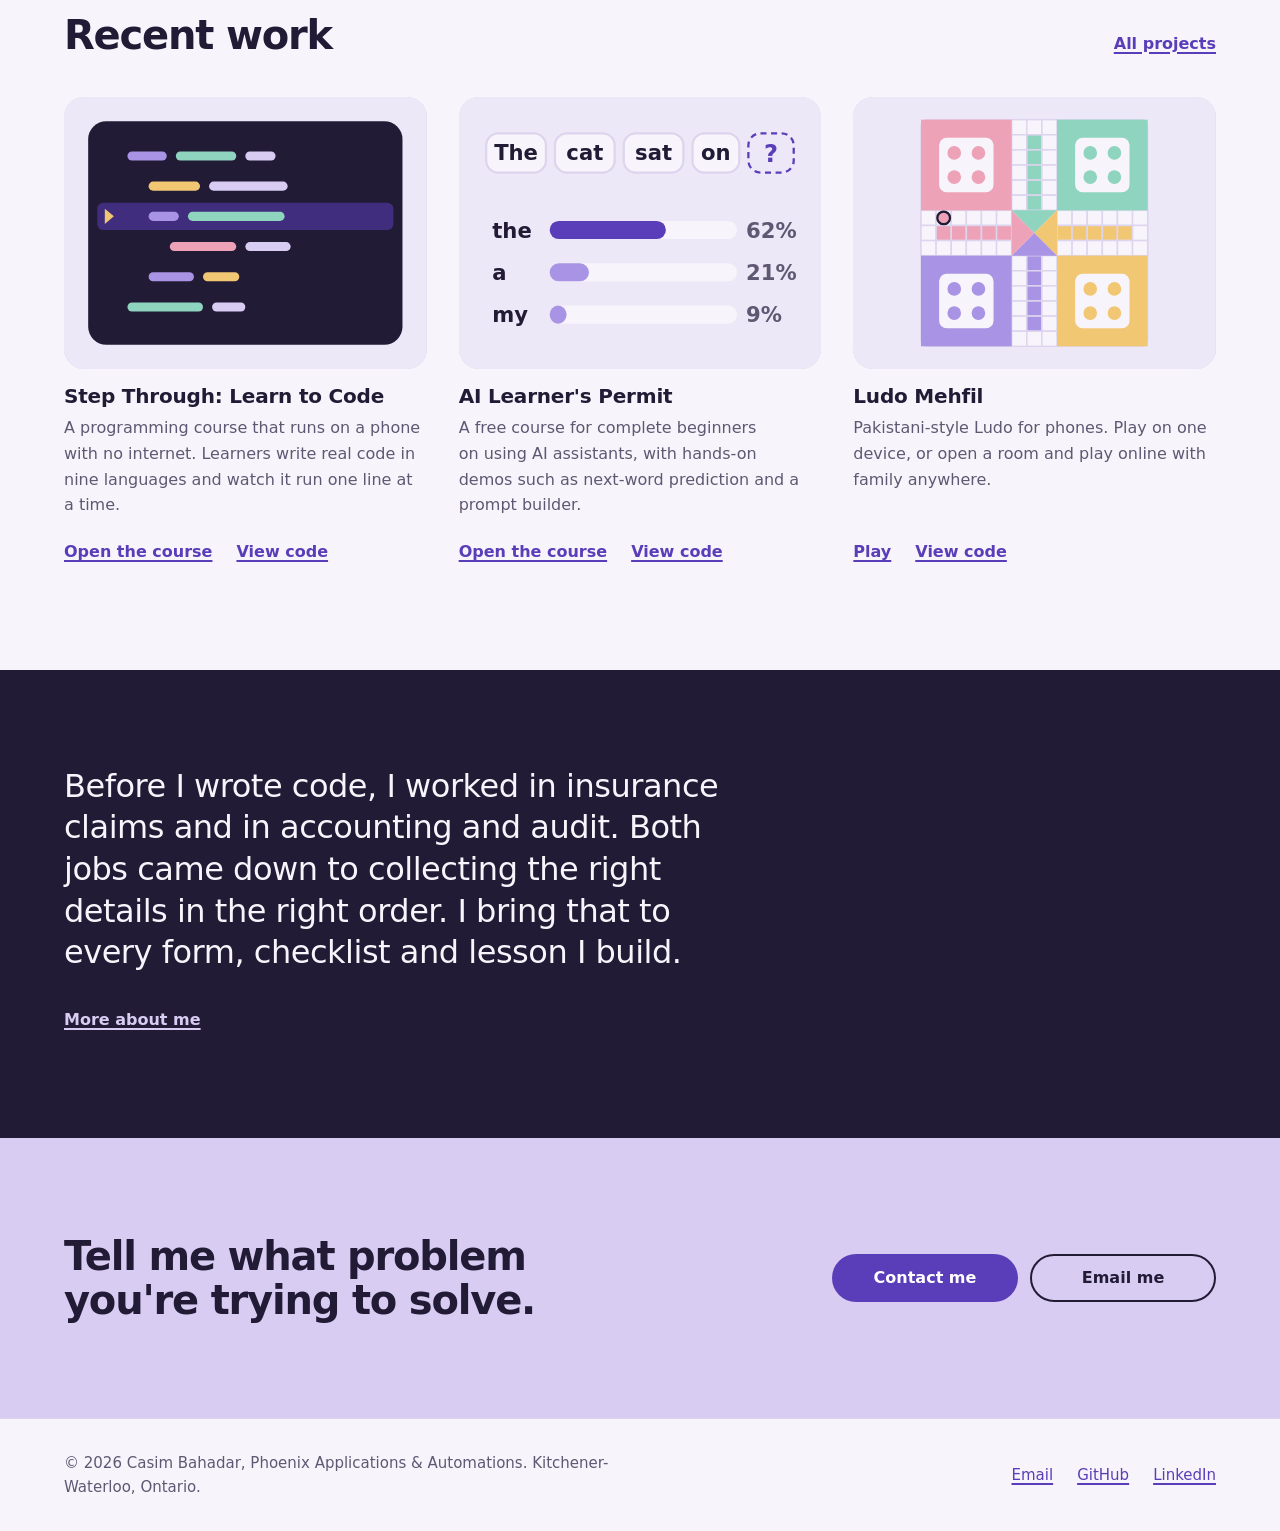
==== commit 1bd454ff: "Update apple-touch-icon link in index.html" ====
--- a/index.html
+++ b/index.html
@@ -14,7 +14,7 @@
 <meta name="twitter:card" content="summary_large_image">
 <link rel="icon" href="favicon.svg" type="image/svg+xml">
 <link rel="icon" href="favicon-32.png" sizes="32x32" type="image/png">
-<link rel="apple-touch-icon" href="apple-touch-icon.png">
+<link rel="apple-touch-icon" href="icons/phoenix-180.png">
 <link rel="preconnect" href="https://fonts.googleapis.com">
 <link rel="preconnect" href="https://fonts.gstatic.com" crossorigin>
 <link rel="stylesheet" href="https://fonts.googleapis.com/css2?family=Schibsted+Grotesk:ital,wght@0,400..900;1,400..900&display=swap">
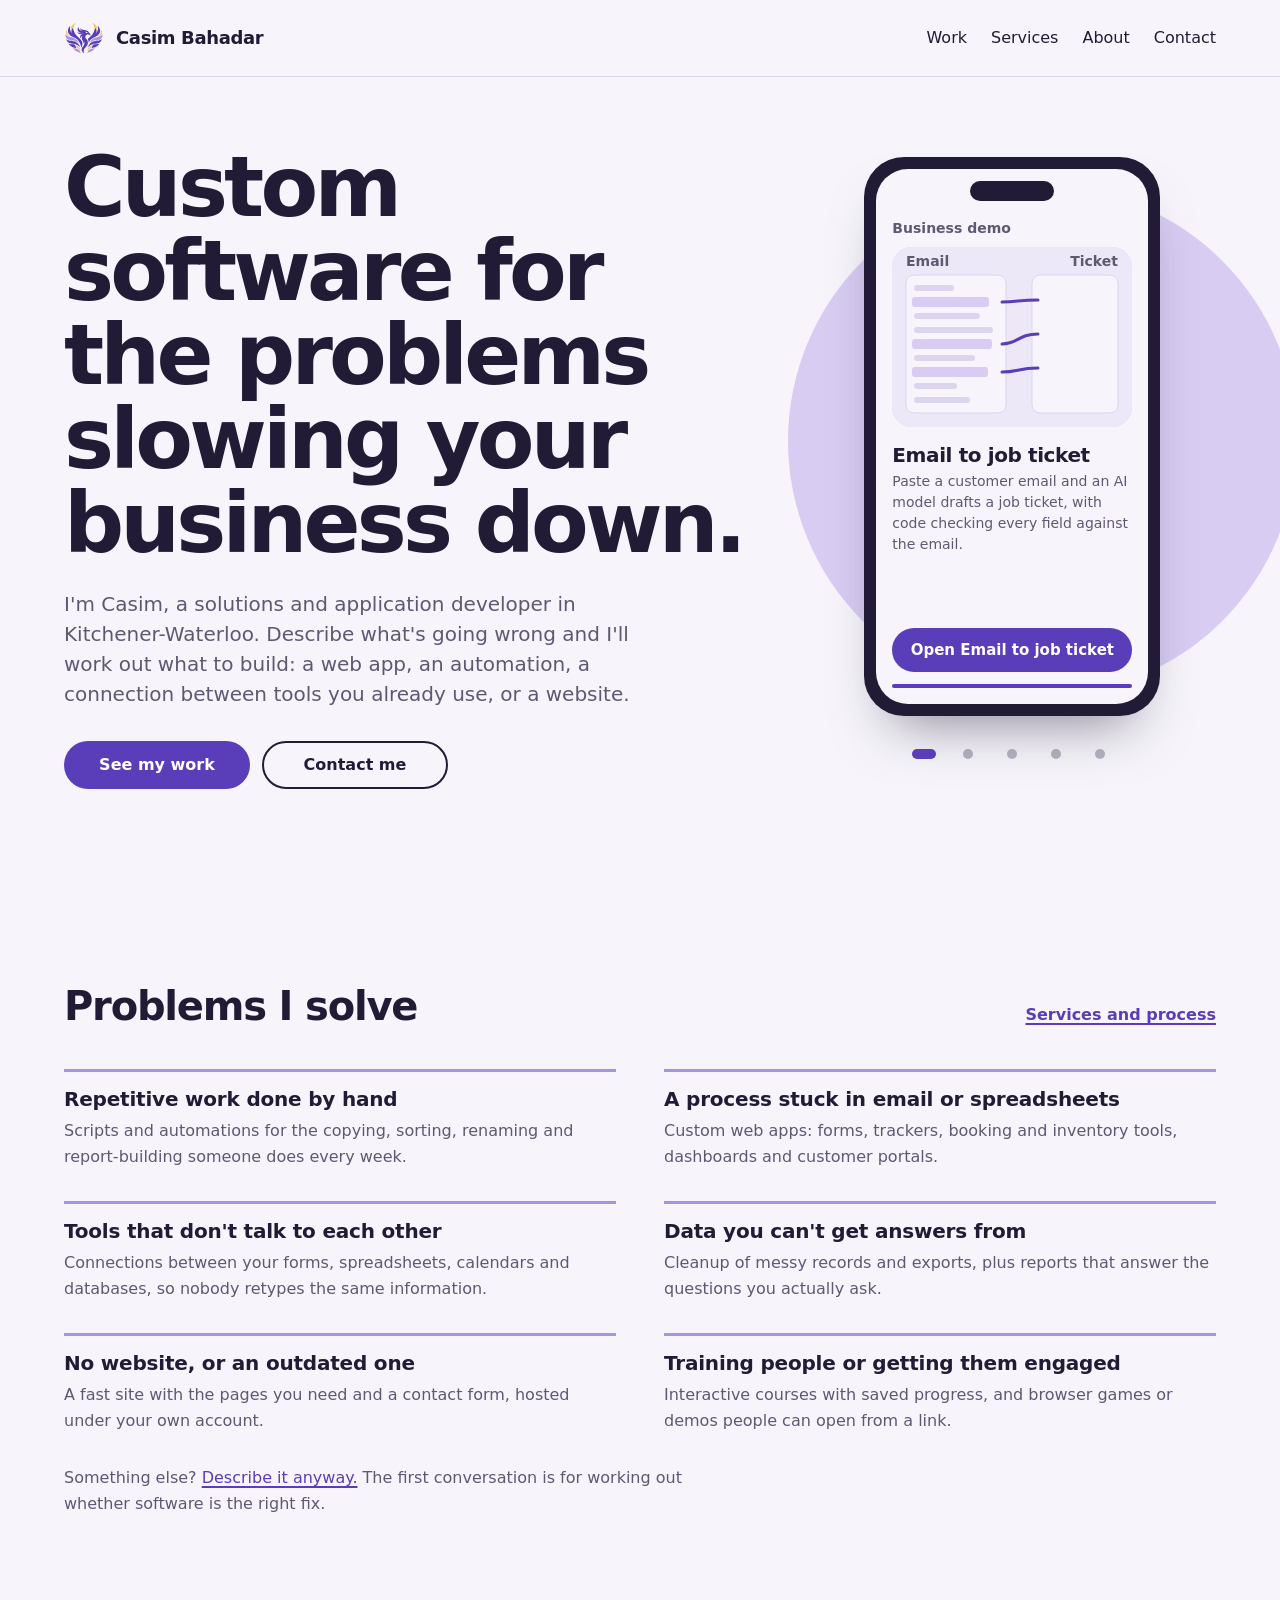
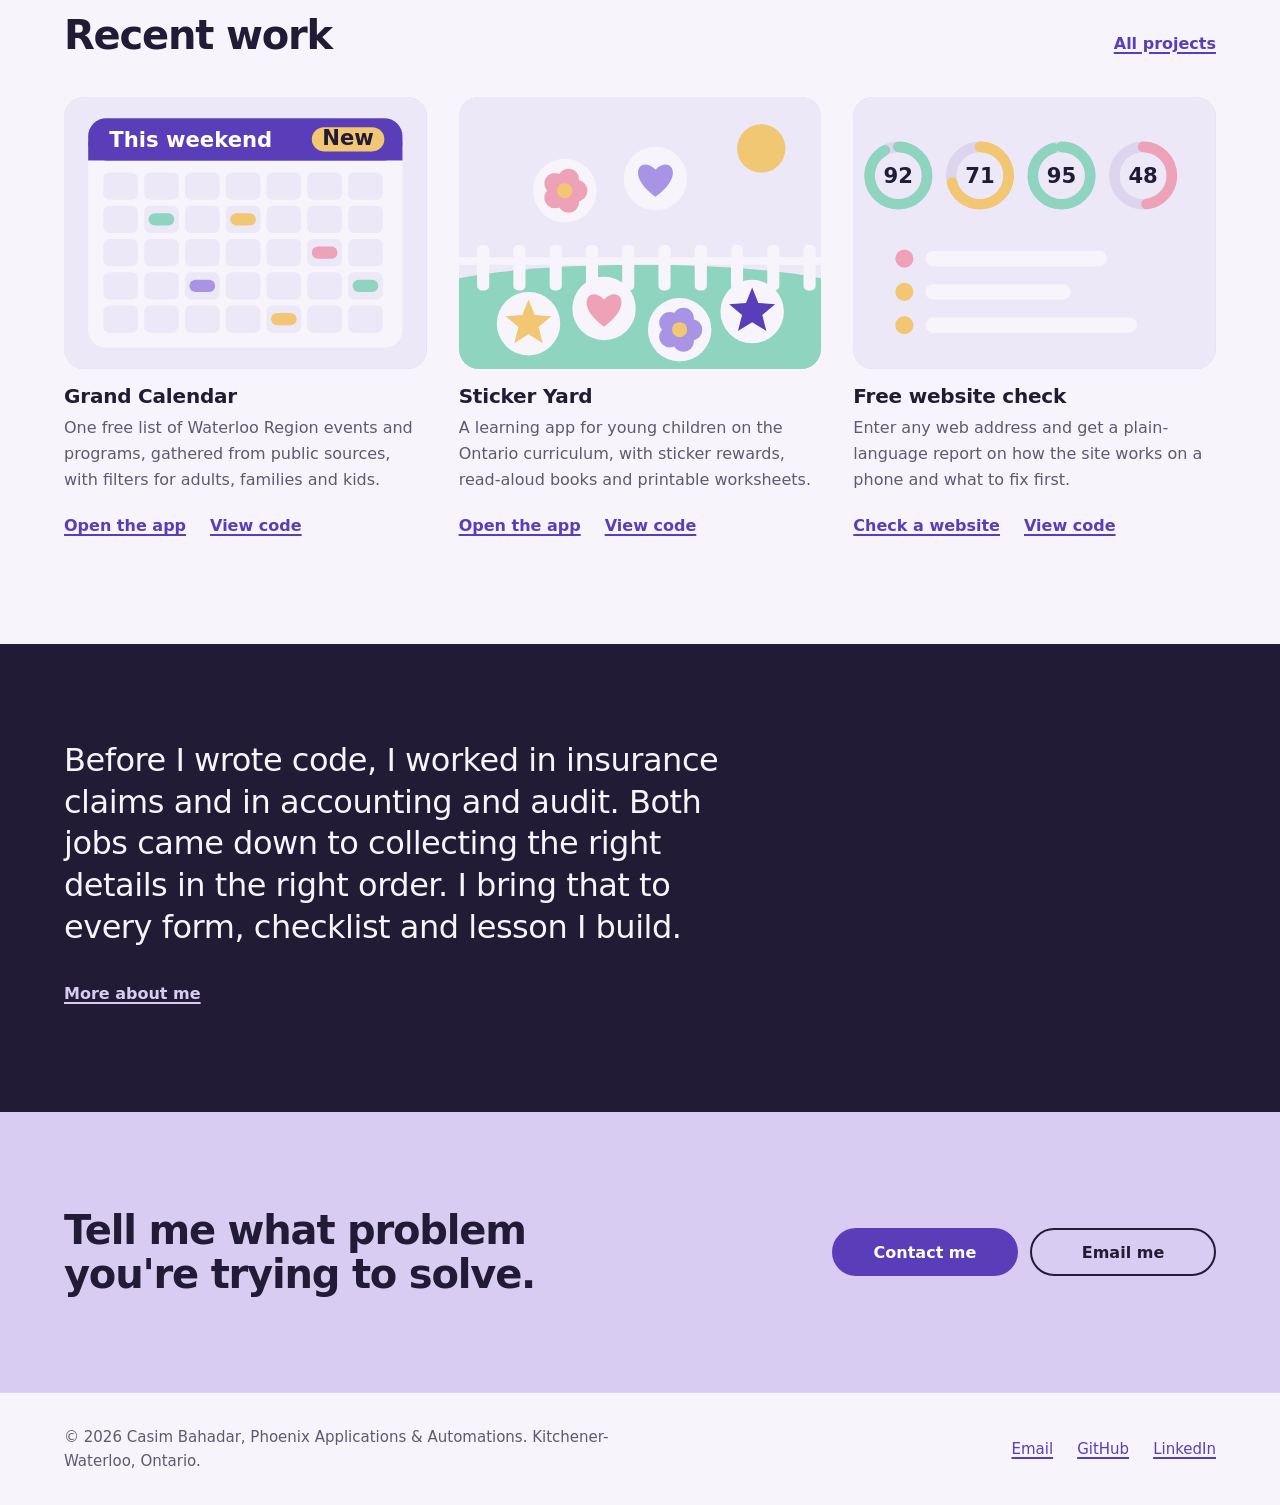
==== commit 6d9a762c: "Add files via upload" ====
--- a/index.html
+++ b/index.html
@@ -55,12 +55,12 @@
         <div class="phone" data-phone role="region" aria-roledescription="carousel" aria-label="Project previews">
           <div class="phone-screen">
             <div class="ps-body" aria-live="off">
-              <p class="ps-meta">Learning app</p>
-              <div class="ps-scene scene-wrap" data-scene="step-through"></div>
-              <p class="ps-title">Step Through</p>
-              <p class="ps-text">A coding course that runs offline on a phone. You write real code and watch it run one line at a time.</p>
+              <p class="ps-meta">Business demo</p>
+              <div class="ps-scene scene-wrap" data-scene="email-intake"></div>
+              <p class="ps-title">Email to job ticket</p>
+              <p class="ps-text">Paste a customer email and an AI model drafts a job ticket, with code checking every field against the email.</p>
             </div>
-            <a class="btn btn-primary btn-small ps-link" href="https://casimbahadar.github.io/step-through/">Open Step Through</a>
+            <a class="btn btn-primary btn-small ps-link" href="https://casimbahadar.github.io/email-intake/">Open Email to job ticket</a>
             <div class="ps-progress" aria-hidden="true"><span></span></div>
           </div>
         </div>
@@ -113,22 +113,22 @@
       </div>
       <div class="projects projects--three">
         <article class="project">
-          <div class="scene-wrap" data-scene="step-through"></div>
-          <h3>Step Through: Learn to Code</h3>
-          <p>A programming course that runs on a phone with no internet. Learners write real code in nine languages and watch it run one line at a time.</p>
-          <div class="project-links"><a href="https://casimbahadar.github.io/step-through/">Open the course</a><a href="https://github.com/casimbahadar/step-through">View code</a></div>
+          <div class="scene-wrap" data-scene="grand-calendar"></div>
+          <h3>Grand Calendar</h3>
+          <p>One free list of Waterloo Region events and programs, gathered from public sources, with filters for adults, families and kids.</p>
+          <div class="project-links"><a href="https://casimbahadar.github.io/grand-calendar/">Open the app</a><a href="https://github.com/casimbahadar/grand-calendar">View code</a></div>
         </article>
         <article class="project">
-          <div class="scene-wrap" data-scene="ai-learners"></div>
-          <h3>AI Learner's Permit</h3>
-          <p>A free course for complete beginners on using AI assistants, with hands-on demos such as next-word prediction and a prompt builder.</p>
-          <div class="project-links"><a href="https://casimbahadar.github.io/ai-learners/">Open the course</a><a href="https://github.com/casimbahadar/ai-learners">View code</a></div>
+          <div class="scene-wrap" data-scene="sticker-yard"></div>
+          <h3>Sticker Yard</h3>
+          <p>A learning app for young children on the Ontario curriculum, with sticker rewards, read-aloud books and printable worksheets.</p>
+          <div class="project-links"><a href="https://casimbahadar.github.io/sticker-yard/">Open the app</a><a href="https://github.com/casimbahadar/sticker-yard">View code</a></div>
         </article>
         <article class="project">
-          <div class="scene-wrap" data-scene="ludo"></div>
-          <h3>Ludo Mehfil</h3>
-          <p>Pakistani-style Ludo for phones. Play on one device, or open a room and play online with family anywhere.</p>
-          <div class="project-links"><a href="https://casimbahadar.github.io/Ludo-Mehfil/">Play</a><a href="https://github.com/casimbahadar/Ludo-Mehfil">View code</a></div>
+          <div class="scene-wrap" data-scene="website-check"></div>
+          <h3>Free website check</h3>
+          <p>Enter any web address and get a plain-language report on how the site works on a phone and what to fix first.</p>
+          <div class="project-links"><a href="https://casimbahadar.github.io/website-check/">Check a website</a><a href="https://github.com/casimbahadar/website-check">View code</a></div>
         </article>
       </div>
     </div>
--- a/styles.css
+++ b/styles.css
@@ -596,6 +596,17 @@
 @keyframes spin { from { transform: rotate(0deg); } to { transform: rotate(360deg); } }
 @keyframes seat { 0% { fill: var(--sun); } 12%, 100% { fill: var(--lav2); } }
 
+.a-clip { transform: translateX(40px); }
+.is-playing .a-clip { animation: clip 3s linear infinite; }
+@keyframes clip { from { transform: translateX(0); } to { transform: translateX(94px); } }
+.s-ring { stroke: var(--line); }
+.ring-mint { stroke: var(--mint); }
+.ring-sun { stroke: var(--sun); }
+.ring-rose { stroke: var(--rose); }
+.a-draw-ring { stroke-dasharray: var(--len); stroke-dashoffset: var(--val); }
+.is-playing .a-draw-ring { animation: ring 1.6s ease-out var(--d, 0s) both; }
+@keyframes ring { from { stroke-dashoffset: var(--len); } }
+
 
 /* Background band */
 
